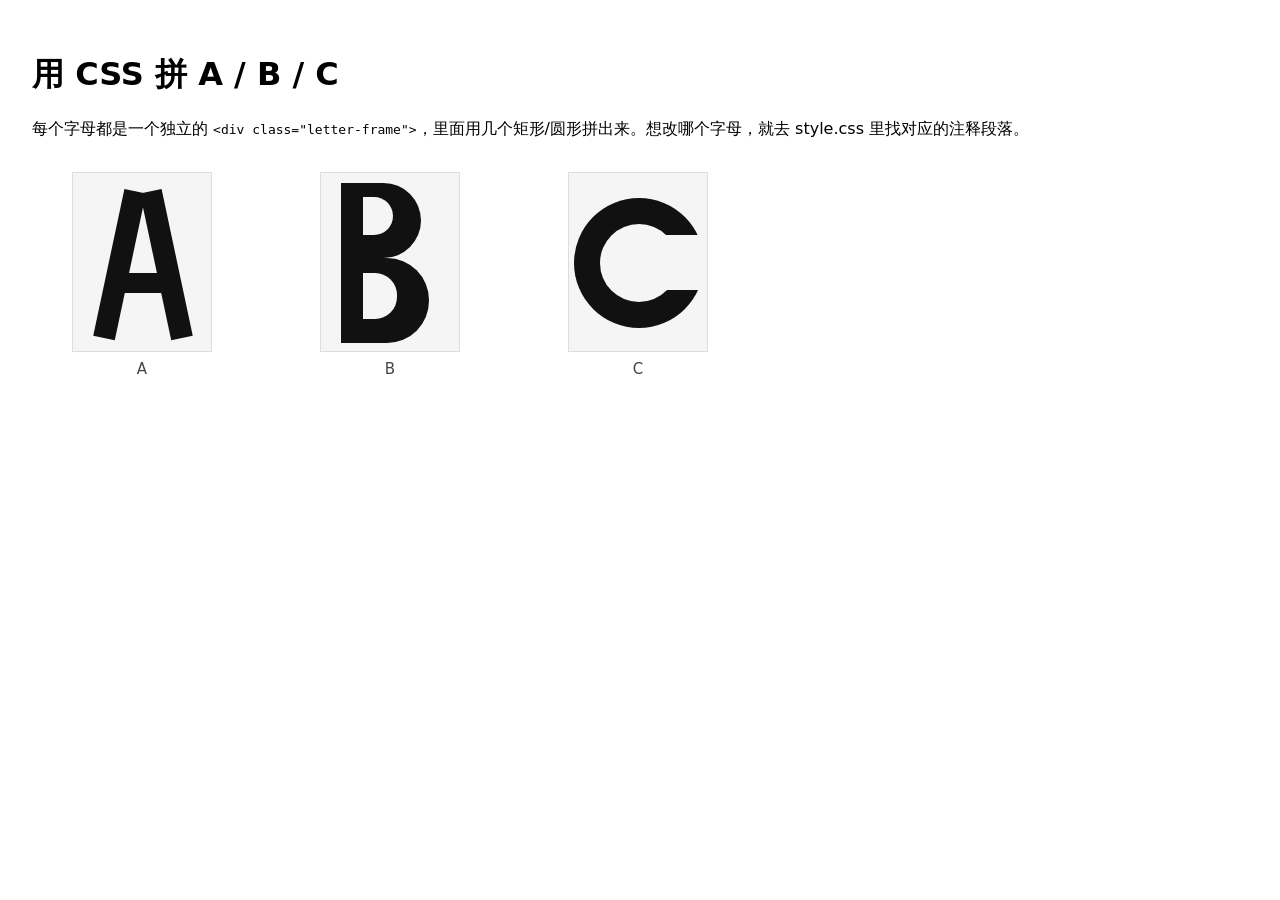
==== abc-letters/index.html @ a40fdfa5 "1" ====
<!DOCTYPE html>
<html lang="zh">
<head>
<meta charset="UTF-8">
<title>A B C - CSS 字母</title>
<link rel="stylesheet" href="style.css">
</head>
<body>

<h1>用 CSS 拼 A / B / C</h1>
<p>每个字母都是一个独立的 <code>&lt;div class="letter-frame"&gt;</code>，里面用几个矩形/圆形拼出来。想改哪个字母，就去 style.css 里找对应的注释段落。</p>

<div class="gallery">

  <!-- 字母 A：两条斜着的矩形腿 + 一条横杠 -->
  <figure class="card">
    <div class="letter-frame">
      <div class="a-leg-left"></div>
      <div class="a-leg-right"></div>
      <div class="a-bar"></div>
    </div>
    <figcaption>A</figcaption>
  </figure>

  <!-- 字母 B：一条竖脊 + 两个圆角凸起（凸起中间挖了个"洞"） -->
  <figure class="card">
    <div class="letter-frame">
      <div class="b-spine"></div>
      <div class="b-bump-top"></div>
      <div class="b-bump-top-hole"></div>
      <div class="b-bump-bottom"></div>
      <div class="b-bump-bottom-hole"></div>
    </div>
    <figcaption>B</figcaption>
  </figure>

  <!-- 字母 C：一个圆环（大圆 + 挖掉中间小圆）+ 挖开右边一个缺口 -->
  <figure class="card">
    <div class="letter-frame">
      <div class="c-ring"></div>
      <div class="c-ring-hole"></div>
      <div class="c-opening"></div>
    </div>
    <figcaption>C</figcaption>
  </figure>

</div>

</body>
</html>
---- abc-letters/style.css ----
/* ============================================================
   第 0 段：全局
   ============================================================ */
* { box-sizing: border-box; }
body {
  margin: 0;
  background: #fff;
  font-family: system-ui, sans-serif;
  padding: 32px;
}
.gallery {
  display: flex;
  gap: 28px;
  flex-wrap: wrap;
}
.card { text-align: center; }
.card figcaption {
  margin-top: 8px;
  font-size: 15px;
  color: #444;
}

/* ============================================================
   第 1 段：字母画布
   ------------------------------------------------------------
   所有字母共用同一个尺寸和背景色。
   注意这个背景色 #f5f5f5 后面会被反复用到（"挖洞"技巧要用它），
   所以如果你改了这里的颜色，下面挖洞用到的颜色也要跟着改。
   ============================================================ */
.letter-frame {
  position: relative;
  width: 140px;
  height: 180px;
  background: #f5f5f5;
  border: 1px solid #ddd;
}

/* ============================================================
   第 2 段：字母 A
   ------------------------------------------------------------
   两条矩形"腿"分别向左、向右旋转，底部对齐、顶部靠拢，
   看起来就像 A 的两条斜边；中间再压一条横杠。
   ============================================================ */
.a-leg-left {
  position: absolute;
  width: 22px;
  height: 150px;
  background: #111;
  left: 20px;
  top: 15px;
  transform: rotate(12deg);
  transform-origin: bottom center; /* 让旋转的"支点"在底部，而不是正中心 */
}
.a-leg-right {
  position: absolute;
  width: 22px;
  height: 150px;
  background: #111;
  left: 98px;
  top: 15px;
  transform: rotate(-12deg);
  transform-origin: bottom center;
}
.a-bar {
  position: absolute;
  width: 70px;
  height: 20px;
  background: #111;
  left: 35px;
  top: 100px;
}
/* 想改 A 的"胖瘦"：改两条腿的 width
   想改 A 的"开口角度"：改 rotate() 的角度（数值越大开口越宽）
   想改横杠位置：改 .a-bar 的 top */

/* ============================================================
   第 3 段：字母 B
   ------------------------------------------------------------
   思路：先画一条竖脊 + 两个圆角凸起（这样是个实心的形状），
   再用"背景色的形状"盖在凸起中间，制造出中空的视觉效果——
   这是一个很好用的小技巧：想让某处看起来"镂空"，
   只要在上面盖一个和背景色相同的图形就行。
   ============================================================ */
.b-spine {
  position: absolute;
  width: 24px;
  height: 160px;
  background: #111;
  left: 20px;
  top: 10px;
}
.b-bump-top {
  position: absolute;
  width: 70px;
  height: 75px;
  background: #111;
  border-radius: 0 38px 38px 0; /* 只圆右边两个角，左边保持直角贴着竖脊 */
  left: 30px;
  top: 10px;
}
.b-bump-top-hole {
  position: absolute;
  width: 30px;
  height: 38px;
  background: #f5f5f5; /* 必须和 .letter-frame 的背景色一致，才能"隐形挖洞" */
  border-radius: 0 20px 20px 0;
  left: 42px;
  top: 24px;
}
.b-bump-bottom {
  position: absolute;
  width: 78px;
  height: 85px;
  background: #111;
  border-radius: 0 42px 42px 0;
  left: 30px;
  top: 85px;
}
.b-bump-bottom-hole {
  position: absolute;
  width: 34px;
  height: 46px;
  background: #f5f5f5;
  border-radius: 0 22px 22px 0;
  left: 42px;
  top: 100px;
}
/* 想改 B 的胖瘦：改两个 bump 的 width
   想改"镂空"大小：改对应 hole 的 width/height（太大会露出竖脊外边，注意别越界）*/

/* ============================================================
   第 4 段：字母 C
   ------------------------------------------------------------
   思路：先画一个实心大圆，
   在中间盖一个背景色的小圆 → 变成一个圆环（像甜甜圈），
   再在圆环右边盖一个背景色的方块，把环"切开一个缺口" → 变成 C。
   ============================================================ */
.c-ring {
  position: absolute;
  width: 130px;
  height: 130px;
  border-radius: 50%;
  background: #111;
  left: 5px;
  top: 25px;
}
.c-ring-hole {
  position: absolute;
  width: 78px;
  height: 78px;
  border-radius: 50%;
  background: #f5f5f5; /* 挖出圆环中间的洞 */
  left: 31px;
  top: 51px;
}
.c-opening {
  position: absolute;
  width: 55px;
  height: 55px;
  background: #f5f5f5; /* 把圆环右边盖掉一块，露出缺口 */
  left: 82px;
  top: 62px;
}
/* 想让 C 的开口更大/更小：改 .c-opening 的 width/height
   想让圆环更粗/更细：改 .c-ring 和 .c-ring-hole 两者尺寸的差值
   （差值越大，环越粗）*/
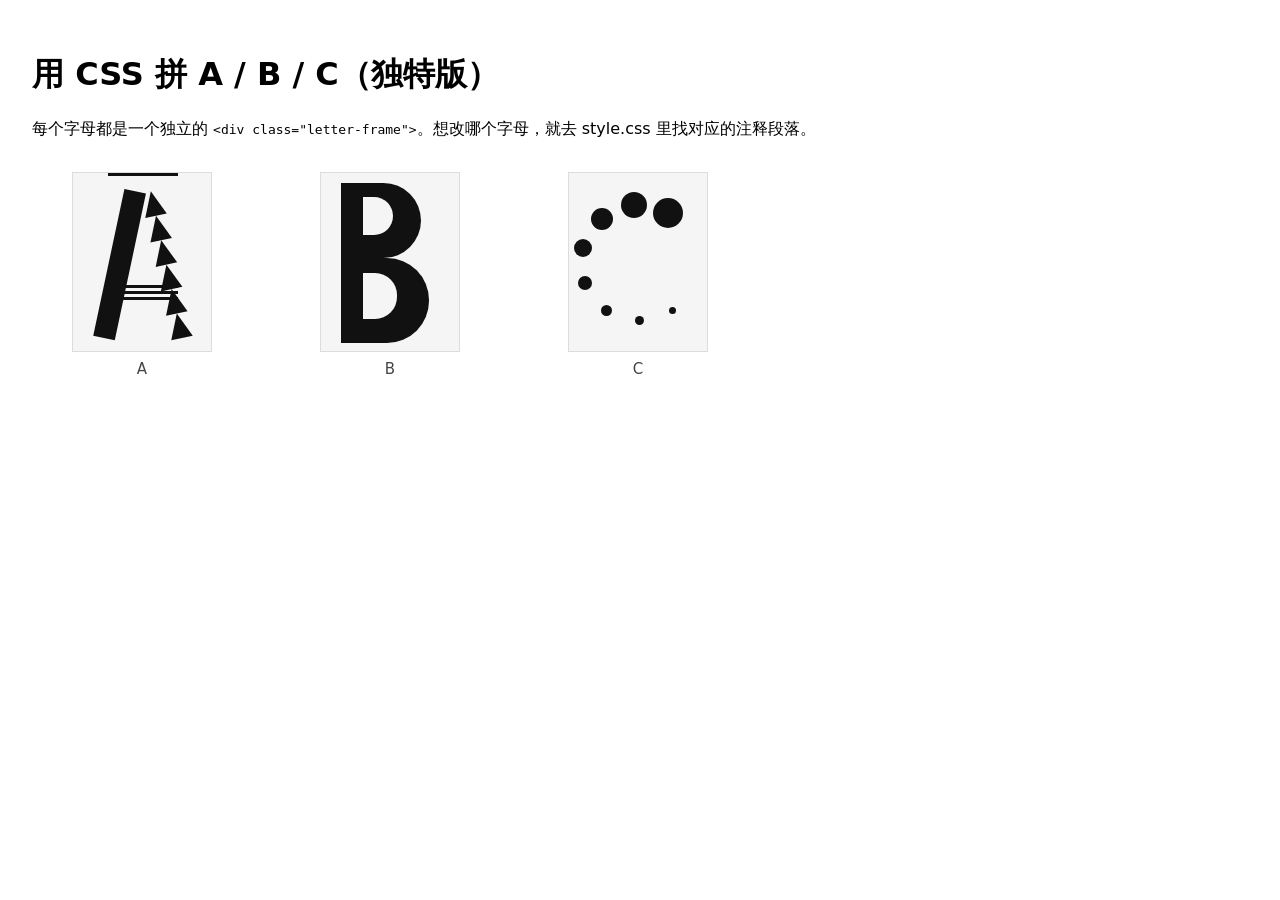
==== commit 806cf5d4: "Update index.html" ====
--- a/abc-letters/index.html
+++ b/abc-letters/index.html
@@ -2,22 +2,36 @@
 <html lang="zh">
 <head>
 <meta charset="UTF-8">
-<title>A B C - CSS 字母</title>
+<title>A B C - CSS 字母（独特版）</title>
 <link rel="stylesheet" href="style.css">
 </head>
 <body>
 
-<h1>用 CSS 拼 A / B / C</h1>
-<p>每个字母都是一个独立的 <code>&lt;div class="letter-frame"&gt;</code>，里面用几个矩形/圆形拼出来。想改哪个字母，就去 style.css 里找对应的注释段落。</p>
+<h1>用 CSS 拼 A / B / C（独特版）</h1>
+<p>每个字母都是一个独立的 <code>&lt;div class="letter-frame"&gt;</code>。想改哪个字母，就去 style.css 里找对应的注释段落。</p>
 
 <div class="gallery">
 
-  <!-- 字母 A：两条斜着的矩形腿 + 一条横杠 -->
+  <!-- 字母 A：左腿是实心斜腿，右腿改成一串小三角形，横杠改成 5 条细线 -->
   <figure class="card">
     <div class="letter-frame">
       <div class="a-leg-left"></div>
-      <div class="a-leg-right"></div>
-      <div class="a-bar"></div>
+
+      <!-- 右腿的外壳负责位置和旋转，里面 6 个三角形负责"画满" -->
+      <div class="a-leg-right-shell">
+        <div class="a-tri"></div>
+        <div class="a-tri"></div>
+        <div class="a-tri"></div>
+        <div class="a-tri"></div>
+        <div class="a-tri"></div>
+        <div class="a-tri"></div>
+      </div>
+
+      <div class="a-bar-line"></div>
+      <div class="a-bar-line"></div>
+      <div class="a-bar-line"></div>
+      <div class="a-bar-line"></div>
+      <div class="a-bar-line"></div>
     </div>
     <figcaption>A</figcaption>
   </figure>
@@ -34,12 +48,19 @@
     <figcaption>B</figcaption>
   </figure>
 
-  <!-- 字母 C：一个圆环（大圆 + 挖掉中间小圆）+ 挖开右边一个缺口 -->
+  <!-- 字母 C：8 个从大到小排列的圆点，沿一个假想圆环摆出 C 的形状 -->
   <figure class="card">
     <div class="letter-frame">
-      <div class="c-ring"></div>
-      <div class="c-ring-hole"></div>
-      <div class="c-opening"></div>
+      <div class="c-frame">
+        <div class="c-dot"></div>
+        <div class="c-dot"></div>
+        <div class="c-dot"></div>
+        <div class="c-dot"></div>
+        <div class="c-dot"></div>
+        <div class="c-dot"></div>
+        <div class="c-dot"></div>
+        <div class="c-dot"></div>
+      </div>
     </div>
     <figcaption>C</figcaption>
   </figure>
--- a/abc-letters/style.css
+++ b/abc-letters/style.css
@@ -36,10 +36,13 @@
 }
 
 /* ============================================================
-   第 2 段：字母 A
+   第 2 段：字母 A（改版：一条腿换成小三角形，横杠换成多条细线）
    ------------------------------------------------------------
-   两条矩形"腿"分别向左、向右旋转，底部对齐、顶部靠拢，
-   看起来就像 A 的两条斜边；中间再压一条横杠。
+   左腿保持原来的实心矩形斜腿；
+   右腿改成一个"容器 + 6 个小三角形"：容器本身负责整体的
+   位置和旋转角度（跟原来的腿完全一样），三角形只负责把
+   容器内部"画满"，这样腿看起来是锯齿状而不是一条实线。
+   横杠原来是一整块矩形，现在拆成 5 条细横线加小间距。
    ============================================================ */
 .a-leg-left {
   position: absolute;
@@ -49,37 +52,62 @@
   left: 20px;
   top: 15px;
   transform: rotate(12deg);
-  transform-origin: bottom center; /* 让旋转的"支点"在底部，而不是正中心 */
+  transform-origin: bottom center; /* 支点在底部，腿像扇子一样张开 */
 }
-.a-leg-right {
+
+/* 右腿的"外壳"：不画背景色，只负责定位和旋转，
+   跟左腿用的是完全相同的宽/高/位置/旋转角度参数，
+   这样两条腿的底部会对齐在同一条基准线上 */
+.a-leg-right-shell {
   position: absolute;
   width: 22px;
   height: 150px;
-  background: #111;
   left: 98px;
   top: 15px;
   transform: rotate(-12deg);
   transform-origin: bottom center;
 }
-.a-bar {
+/* 壳内部的小三角形：每个高 25px，6 个刚好铺满 150px 的高度，
+   宽度等于壳的宽度（22px），一个接一个往下摆，
+   看起来像一串锯齿 / 箭头堆叠出来的"腿" */
+.a-tri {
+  position: absolute;
+  left: 0;
+  width: 0;
+  height: 0;
+  border-left: 11px solid transparent;
+  border-right: 11px solid transparent;
+  border-bottom: 25px solid #111;
+}
+/* 6 个三角形的位置，只是纵向依次往下排 */
+.a-tri:nth-child(1) { top: 0px; }
+.a-tri:nth-child(2) { top: 25px; }
+.a-tri:nth-child(3) { top: 50px; }
+.a-tri:nth-child(4) { top: 75px; }
+.a-tri:nth-child(5) { top: 100px; }
+.a-tri:nth-child(6) { top: 125px; }
+
+/* 横杠：从 1 条粗横杠拆成 5 条细横线 + 间隙 */
+.a-bar-line {
   position: absolute;
   width: 70px;
-  height: 20px;
+  height: 3px;
   background: #111;
   left: 35px;
-  top: 100px;
 }
-/* 想改 A 的"胖瘦"：改两条腿的 width
-   想改 A 的"开口角度"：改 rotate() 的角度（数值越大开口越宽）
-   想改横杠位置：改 .a-bar 的 top */
+.a-bar-line:nth-child(1) { top: 100px; }
+.a-bar-line:nth-child(2) { top: 106px; }
+.a-bar-line:nth-child(3) { top: 112px; }
+.a-bar-line:nth-child(4) { top: 118px; }
+.a-bar-line:nth-child(5) { top: 124px; }
+
+/* 想让锯齿更密：把三角形高度改小（比如 15px），数量改成 10 个
+   想让横线更疏/更密：改 .a-bar-line 之间 top 的间距 */
 
 /* ============================================================
-   第 3 段：字母 B
+   第 3 段：字母 B（沿用原来的思路，没有改动）
    ------------------------------------------------------------
-   思路：先画一条竖脊 + 两个圆角凸起（这样是个实心的形状），
-   再用"背景色的形状"盖在凸起中间，制造出中空的视觉效果——
-   这是一个很好用的小技巧：想让某处看起来"镂空"，
-   只要在上面盖一个和背景色相同的图形就行。
+   一条竖脊 + 两个圆角凸起，凸起中间盖一个背景色形状"挖空"。
    ============================================================ */
 .b-spine {
   position: absolute;
@@ -94,7 +122,7 @@
   width: 70px;
   height: 75px;
   background: #111;
-  border-radius: 0 38px 38px 0; /* 只圆右边两个角，左边保持直角贴着竖脊 */
+  border-radius: 0 38px 38px 0;
   left: 30px;
   top: 10px;
 }
@@ -102,7 +130,7 @@
   position: absolute;
   width: 30px;
   height: 38px;
-  background: #f5f5f5; /* 必须和 .letter-frame 的背景色一致，才能"隐形挖洞" */
+  background: #f5f5f5;
   border-radius: 0 20px 20px 0;
   left: 42px;
   top: 24px;
@@ -125,42 +153,38 @@
   left: 42px;
   top: 100px;
 }
-/* 想改 B 的胖瘦：改两个 bump 的 width
-   想改"镂空"大小：改对应 hole 的 width/height（太大会露出竖脊外边，注意别越界）*/
 
 /* ============================================================
-   第 4 段：字母 C
+   第 4 段：字母 C（改版：不再是一个圆环，而是一串"由大到小"的圆）
    ------------------------------------------------------------
-   思路：先画一个实心大圆，
-   在中间盖一个背景色的小圆 → 变成一个圆环（像甜甜圈），
-   再在圆环右边盖一个背景色的方块，把环"切开一个缺口" → 变成 C。
+   思路：沿着一个假想的圆形路径，从右上方开始放一个大圆点，
+   绕着圆心一路摆到右下方，圆点越摆越小，右边留出缺口
+   （缺口就是 C 的开口），首尾大小不同看起来更有动感。
+   每个点的位置是提前用三角函数算好的坐标，直接写死在这里；
+   想整体挪动 C，只要改 .c-frame 这个外层容器的 left/top 就行，
+   不用一个个改里面的圆点。
    ============================================================ */
-.c-ring {
+.c-frame {
   position: absolute;
-  width: 130px;
-  height: 130px;
+  left: 0;
+  top: 0;
+  width: 140px;
+  height: 180px;
+}
+.c-dot {
+  position: absolute;
   border-radius: 50%;
   background: #111;
-  left: 5px;
-  top: 25px;
 }
-.c-ring-hole {
-  position: absolute;
-  width: 78px;
-  height: 78px;
-  border-radius: 50%;
-  background: #f5f5f5; /* 挖出圆环中间的洞 */
-  left: 31px;
-  top: 51px;
-}
-.c-opening {
-  position: absolute;
-  width: 55px;
-  height: 55px;
-  background: #f5f5f5; /* 把圆环右边盖掉一块，露出缺口 */
-  left: 82px;
-  top: 62px;
-}
-/* 想让 C 的开口更大/更小：改 .c-opening 的 width/height
-   想让圆环更粗/更细：改 .c-ring 和 .c-ring-hole 两者尺寸的差值
-   （差值越大，环越粗）*/
+.c-dot:nth-child(1) { width: 30px; height: 30px; left: 84px;  top: 25px;  }
+.c-dot:nth-child(2) { width: 26px; height: 26px; left: 52px;  top: 19px;  }
+.c-dot:nth-child(3) { width: 22px; height: 22px; left: 22px;  top: 35px;  }
+.c-dot:nth-child(4) { width: 18px; height: 18px; left: 5px;   top: 66px;  }
+.c-dot:nth-child(5) { width: 14px; height: 14px; left: 9px;   top: 103px; }
+.c-dot:nth-child(6) { width: 11px; height: 11px; left: 31.5px;top: 132.5px; }
+.c-dot:nth-child(7) { width: 9px;  height: 9px;  left: 65.5px;top: 143.5px; }
+.c-dot:nth-child(8) { width: 7px;  height: 7px;  left: 99.5px;top: 134.5px; }
+
+/* 想让缺口更大/更小：删掉或加回第 1 个和第 8 个点
+   想让"渐变"更明显：把最大的点（30px）和最小的点（7px）
+   之间的差距拉得更大，比如改成 36px → 4px */
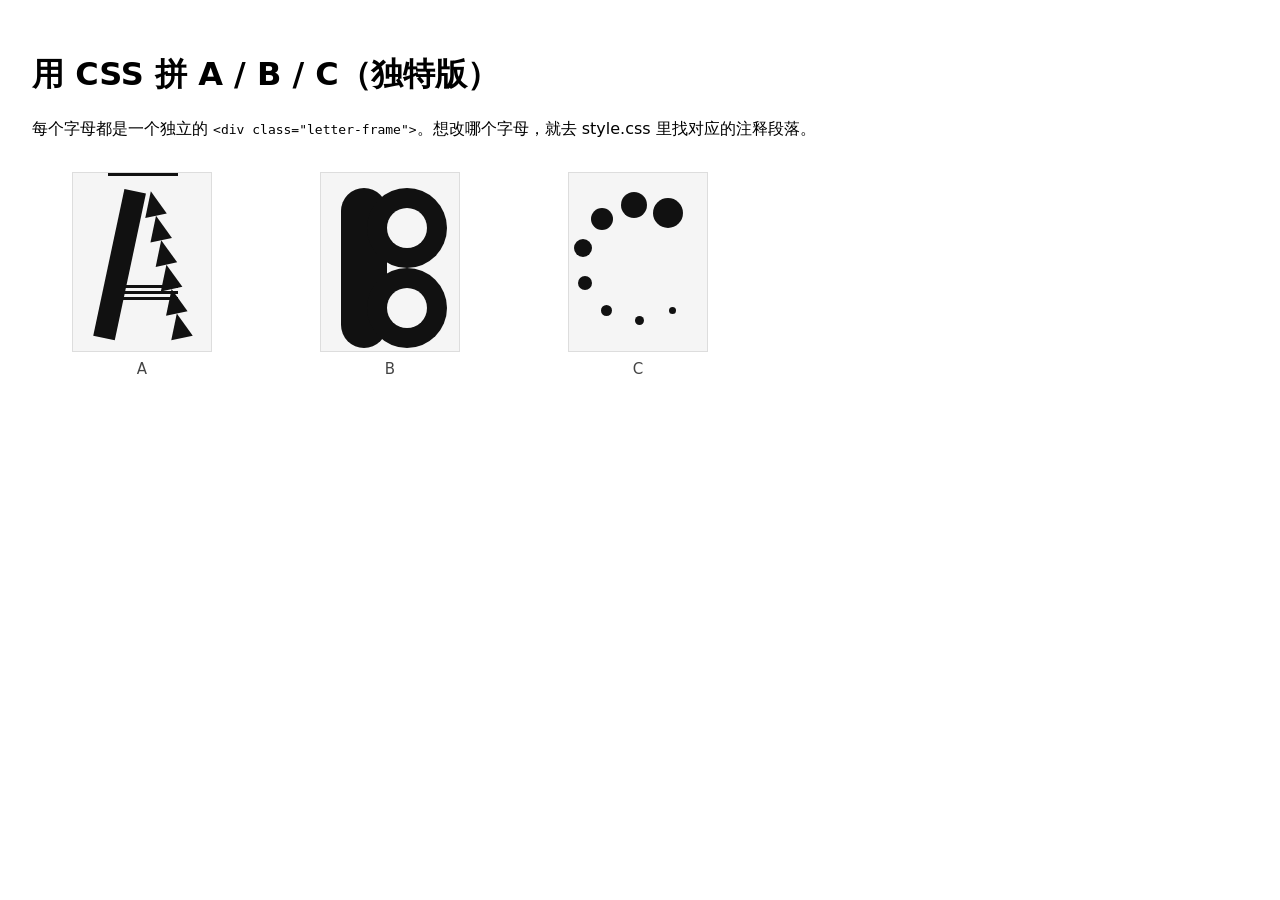
==== commit b1463655: "B" ====
--- a/abc-letters/index.html
+++ b/abc-letters/index.html
@@ -36,14 +36,14 @@
     <figcaption>A</figcaption>
   </figure>
 
-  <!-- 字母 B：一条竖脊 + 两个圆角凸起（凸起中间挖了个"洞"） -->
+  <!-- 字母 B：胶囊形竖杆 + 上下两个正圆，圆心里再挖一个同心小圆当镂空 -->
   <figure class="card">
     <div class="letter-frame">
       <div class="b-spine"></div>
-      <div class="b-bump-top"></div>
-      <div class="b-bump-top-hole"></div>
-      <div class="b-bump-bottom"></div>
-      <div class="b-bump-bottom-hole"></div>
+      <div class="b-circle-top"></div>
+      <div class="b-circle-top-hole"></div>
+      <div class="b-circle-bottom"></div>
+      <div class="b-circle-bottom-hole"></div>
     </div>
     <figcaption>B</figcaption>
   </figure>
--- a/abc-letters/style.css
+++ b/abc-letters/style.css
@@ -105,54 +105,63 @@
    想让横线更疏/更密：改 .a-bar-line 之间 top 的间距 */
 
 /* ============================================================
-   第 3 段：字母 B（沿用原来的思路，没有改动）
+   第 3 段：字母 B（改版：参考图 —— 一条竖着的"胶囊"+ 两个正圆）
    ------------------------------------------------------------
-   一条竖脊 + 两个圆角凸起，凸起中间盖一个背景色形状"挖空"。
+   竖杆：一个又高又窄的矩形，border-radius 设成宽度的一半，
+   两端就会变成半圆，整体看起来像一颗"胶囊药丸"。
+   两个圆形（上下各一个，尺寸相同，正好在中间接触）叠在
+   竖杆右边，模拟 B 的两个凸起。
+   "掏空"：每个圆里面再叠一个小圆，颜色跟画框背景一致，
+   小圆直径正好是大圆的一半、并且圆心对齐大圆圆心，
+   靠左边缘刚好贴到竖杆的内壁，这样镂空的部分不会啃到竖杆上。
    ============================================================ */
 .b-spine {
   position: absolute;
-  width: 24px;
+  width: 46px;
   height: 160px;
   background: #111;
+  border-radius: 23px; /* = width 的一半 → 上下两端变圆角，形成胶囊形 */
   left: 20px;
-  top: 10px;
+  top: 15px;
 }
-.b-bump-top {
+.b-circle-top {
   position: absolute;
-  width: 70px;
-  height: 75px;
+  width: 80px;
+  height: 80px;
+  border-radius: 50%;
   background: #111;
-  border-radius: 0 38px 38px 0;
-  left: 30px;
-  top: 10px;
+  left: 46px;
+  top: 15px;
 }
-.b-bump-top-hole {
+.b-circle-top-hole {
   position: absolute;
-  width: 30px;
-  height: 38px;
+  width: 40px;
+  height: 40px;
+  border-radius: 50%;
+  background: #f5f5f5; /* 必须和 .letter-frame 的背景色一致 */
+  left: 66px;
+  top: 35px;
+}
+.b-circle-bottom {
+  position: absolute;
+  width: 80px;
+  height: 80px;
+  border-radius: 50%;
+  background: #111;
+  left: 46px;
+  top: 95px; /* 正好接在上面那个圆的下边缘（15 + 80 = 95），两圆无缝相切 */
+}
+.b-circle-bottom-hole {
+  position: absolute;
+  width: 40px;
+  height: 40px;
+  border-radius: 50%;
   background: #f5f5f5;
-  border-radius: 0 20px 20px 0;
-  left: 42px;
-  top: 24px;
+  left: 66px;
+  top: 115px;
 }
-.b-bump-bottom {
-  position: absolute;
-  width: 78px;
-  height: 85px;
-  background: #111;
-  border-radius: 0 42px 42px 0;
-  left: 30px;
-  top: 85px;
-}
-.b-bump-bottom-hole {
-  position: absolute;
-  width: 34px;
-  height: 46px;
-  background: #f5f5f5;
-  border-radius: 0 22px 22px 0;
-  left: 42px;
-  top: 100px;
-}
+/* 想让镂空更大/更小：同时改两个 hole 的 width/height（保持是圆大小的一半左右最好看）
+   想让整体更瘦/更胖：改 .b-spine 和两个圆的 width，注意圆的 left 要跟着竖杆宽度联动 */
 
 /* ============================================================
    第 4 段：字母 C（改版：不再是一个圆环，而是一串"由大到小"的圆）
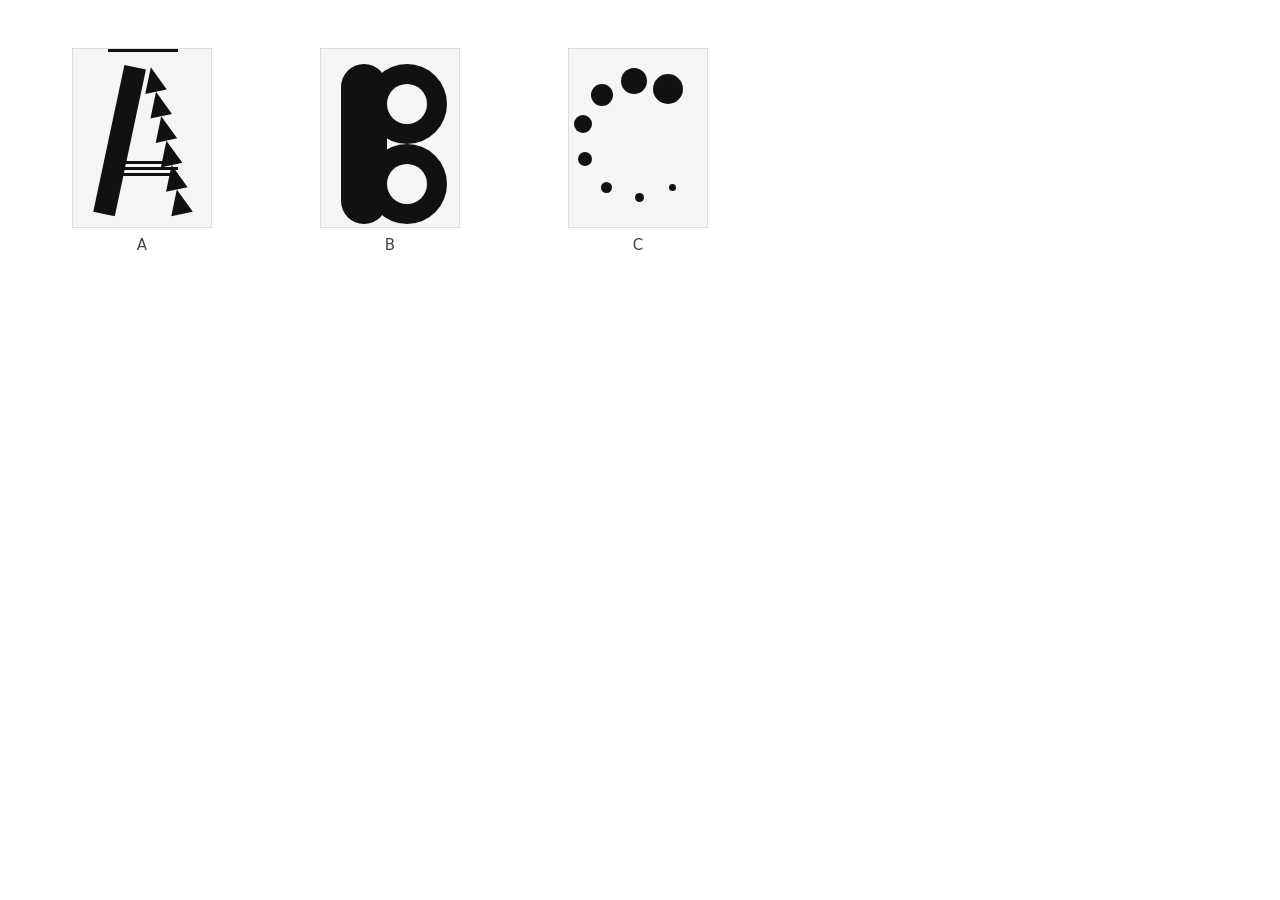
==== commit f53bb320: "delete" ====
--- a/abc-letters/index.html
+++ b/abc-letters/index.html
@@ -2,13 +2,11 @@
 <html lang="zh">
 <head>
 <meta charset="UTF-8">
-<title>A B C - CSS 字母（独特版）</title>
+<title>CSS Letters</title>
 <link rel="stylesheet" href="style.css">
 </head>
 <body>
 
-<h1>用 CSS 拼 A / B / C（独特版）</h1>
-<p>每个字母都是一个独立的 <code>&lt;div class="letter-frame"&gt;</code>。想改哪个字母，就去 style.css 里找对应的注释段落。</p>
 
 <div class="gallery">
 
--- a/abc-letters/style.css
+++ b/abc-letters/style.css
@@ -20,13 +20,7 @@
   color: #444;
 }
 
-/* ============================================================
-   第 1 段：字母画布
-   ------------------------------------------------------------
-   所有字母共用同一个尺寸和背景色。
-   注意这个背景色 #f5f5f5 后面会被反复用到（"挖洞"技巧要用它），
-   所以如果你改了这里的颜色，下面挖洞用到的颜色也要跟着改。
-   ============================================================ */
+
 .letter-frame {
   position: relative;
   width: 140px;
@@ -35,15 +29,7 @@
   border: 1px solid #ddd;
 }
 
-/* ============================================================
-   第 2 段：字母 A（改版：一条腿换成小三角形，横杠换成多条细线）
-   ------------------------------------------------------------
-   左腿保持原来的实心矩形斜腿；
-   右腿改成一个"容器 + 6 个小三角形"：容器本身负责整体的
-   位置和旋转角度（跟原来的腿完全一样），三角形只负责把
-   容器内部"画满"，这样腿看起来是锯齿状而不是一条实线。
-   横杠原来是一整块矩形，现在拆成 5 条细横线加小间距。
-   ============================================================ */
+
 .a-leg-left {
   position: absolute;
   width: 22px;
@@ -52,12 +38,10 @@
   left: 20px;
   top: 15px;
   transform: rotate(12deg);
-  transform-origin: bottom center; /* 支点在底部，腿像扇子一样张开 */
+  transform-origin: bottom center; 
 }
 
-/* 右腿的"外壳"：不画背景色，只负责定位和旋转，
-   跟左腿用的是完全相同的宽/高/位置/旋转角度参数，
-   这样两条腿的底部会对齐在同一条基准线上 */
+
 .a-leg-right-shell {
   position: absolute;
   width: 22px;
@@ -67,9 +51,7 @@
   transform: rotate(-12deg);
   transform-origin: bottom center;
 }
-/* 壳内部的小三角形：每个高 25px，6 个刚好铺满 150px 的高度，
-   宽度等于壳的宽度（22px），一个接一个往下摆，
-   看起来像一串锯齿 / 箭头堆叠出来的"腿" */
+
 .a-tri {
   position: absolute;
   left: 0;
@@ -79,7 +61,7 @@
   border-right: 11px solid transparent;
   border-bottom: 25px solid #111;
 }
-/* 6 个三角形的位置，只是纵向依次往下排 */
+
 .a-tri:nth-child(1) { top: 0px; }
 .a-tri:nth-child(2) { top: 25px; }
 .a-tri:nth-child(3) { top: 50px; }
@@ -87,7 +69,7 @@
 .a-tri:nth-child(5) { top: 100px; }
 .a-tri:nth-child(6) { top: 125px; }
 
-/* 横杠：从 1 条粗横杠拆成 5 条细横线 + 间隙 */
+
 .a-bar-line {
   position: absolute;
   width: 70px;
@@ -101,26 +83,13 @@
 .a-bar-line:nth-child(4) { top: 118px; }
 .a-bar-line:nth-child(5) { top: 124px; }
 
-/* 想让锯齿更密：把三角形高度改小（比如 15px），数量改成 10 个
-   想让横线更疏/更密：改 .a-bar-line 之间 top 的间距 */
 
-/* ============================================================
-   第 3 段：字母 B（改版：参考图 —— 一条竖着的"胶囊"+ 两个正圆）
-   ------------------------------------------------------------
-   竖杆：一个又高又窄的矩形，border-radius 设成宽度的一半，
-   两端就会变成半圆，整体看起来像一颗"胶囊药丸"。
-   两个圆形（上下各一个，尺寸相同，正好在中间接触）叠在
-   竖杆右边，模拟 B 的两个凸起。
-   "掏空"：每个圆里面再叠一个小圆，颜色跟画框背景一致，
-   小圆直径正好是大圆的一半、并且圆心对齐大圆圆心，
-   靠左边缘刚好贴到竖杆的内壁，这样镂空的部分不会啃到竖杆上。
-   ============================================================ */
 .b-spine {
   position: absolute;
   width: 46px;
   height: 160px;
   background: #111;
-  border-radius: 23px; /* = width 的一半 → 上下两端变圆角，形成胶囊形 */
+  border-radius: 23px; 
   left: 20px;
   top: 15px;
 }
@@ -138,7 +107,7 @@
   width: 40px;
   height: 40px;
   border-radius: 50%;
-  background: #f5f5f5; /* 必须和 .letter-frame 的背景色一致 */
+  background: #f5f5f5; 
   left: 66px;
   top: 35px;
 }
@@ -149,7 +118,7 @@
   border-radius: 50%;
   background: #111;
   left: 46px;
-  top: 95px; /* 正好接在上面那个圆的下边缘（15 + 80 = 95），两圆无缝相切 */
+  top: 95px; 
 }
 .b-circle-bottom-hole {
   position: absolute;
@@ -160,19 +129,7 @@
   left: 66px;
   top: 115px;
 }
-/* 想让镂空更大/更小：同时改两个 hole 的 width/height（保持是圆大小的一半左右最好看）
-   想让整体更瘦/更胖：改 .b-spine 和两个圆的 width，注意圆的 left 要跟着竖杆宽度联动 */
 
-/* ============================================================
-   第 4 段：字母 C（改版：不再是一个圆环，而是一串"由大到小"的圆）
-   ------------------------------------------------------------
-   思路：沿着一个假想的圆形路径，从右上方开始放一个大圆点，
-   绕着圆心一路摆到右下方，圆点越摆越小，右边留出缺口
-   （缺口就是 C 的开口），首尾大小不同看起来更有动感。
-   每个点的位置是提前用三角函数算好的坐标，直接写死在这里；
-   想整体挪动 C，只要改 .c-frame 这个外层容器的 left/top 就行，
-   不用一个个改里面的圆点。
-   ============================================================ */
 .c-frame {
   position: absolute;
   left: 0;
@@ -194,6 +151,3 @@
 .c-dot:nth-child(7) { width: 9px;  height: 9px;  left: 65.5px;top: 143.5px; }
 .c-dot:nth-child(8) { width: 7px;  height: 7px;  left: 99.5px;top: 134.5px; }
 
-/* 想让缺口更大/更小：删掉或加回第 1 个和第 8 个点
-   想让"渐变"更明显：把最大的点（30px）和最小的点（7px）
-   之间的差距拉得更大，比如改成 36px → 4px */
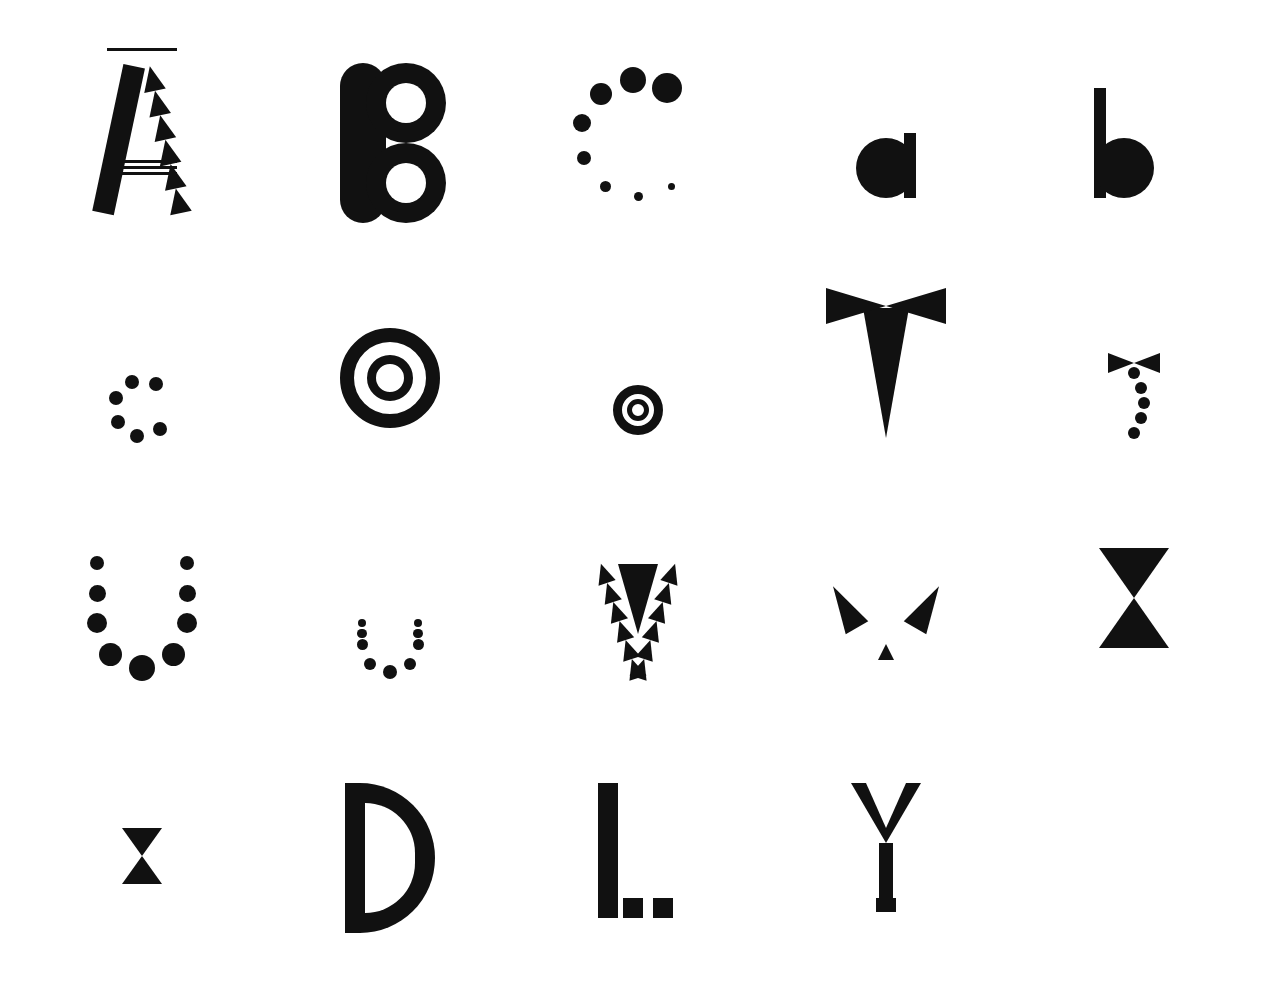
==== commit 9bf490bb: "1" ====
--- a/abc-letters/index.html
+++ b/abc-letters/index.html
@@ -7,15 +7,11 @@
 </head>
 <body>
 
-
 <div class="gallery">
 
-  <!-- 字母 A：左腿是实心斜腿，右腿改成一串小三角形，横杠改成 5 条细线 -->
   <figure class="card">
     <div class="letter-frame">
       <div class="a-leg-left"></div>
-
-      <!-- 右腿的外壳负责位置和旋转，里面 6 个三角形负责"画满" -->
       <div class="a-leg-right-shell">
         <div class="a-tri"></div>
         <div class="a-tri"></div>
@@ -24,17 +20,14 @@
         <div class="a-tri"></div>
         <div class="a-tri"></div>
       </div>
-
-      <div class="a-bar-line"></div>
-      <div class="a-bar-line"></div>
-      <div class="a-bar-line"></div>
-      <div class="a-bar-line"></div>
-      <div class="a-bar-line"></div>
-    </div>
-    <figcaption>A</figcaption>
-  </figure>
-
-  <!-- 字母 B：胶囊形竖杆 + 上下两个正圆，圆心里再挖一个同心小圆当镂空 -->
+      <div class="a-bar-line"></div>
+      <div class="a-bar-line"></div>
+      <div class="a-bar-line"></div>
+      <div class="a-bar-line"></div>
+      <div class="a-bar-line"></div>
+    </div>
+  </figure>
+
   <figure class="card">
     <div class="letter-frame">
       <div class="b-spine"></div>
@@ -43,10 +36,8 @@
       <div class="b-circle-bottom"></div>
       <div class="b-circle-bottom-hole"></div>
     </div>
-    <figcaption>B</figcaption>
-  </figure>
-
-  <!-- 字母 C：8 个从大到小排列的圆点，沿一个假想圆环摆出 C 的形状 -->
+  </figure>
+
   <figure class="card">
     <div class="letter-frame">
       <div class="c-frame">
@@ -60,7 +51,167 @@
         <div class="c-dot"></div>
       </div>
     </div>
-    <figcaption>C</figcaption>
+  </figure>
+
+  <figure class="card">
+    <div class="letter-frame">
+      <div class="a-bowl"></div>
+      <div class="a-stem"></div>
+    </div>
+  </figure>
+
+  <figure class="card">
+    <div class="letter-frame">
+      <div class="b-stem"></div>
+      <div class="b-bowl"></div>
+    </div>
+  </figure>
+
+  <figure class="card">
+    <div class="letter-frame">
+      <div class="c-dot-s"></div>
+      <div class="c-dot-s"></div>
+      <div class="c-dot-s"></div>
+      <div class="c-dot-s"></div>
+      <div class="c-dot-s"></div>
+      <div class="c-dot-s"></div>
+    </div>
+  </figure>
+
+  <figure class="card">
+    <div class="letter-frame">
+      <div class="o-upper-spin">
+        <div class="o-ring o-ring-outer-upper"></div>
+        <div class="o-ring o-ring-inner-upper"></div>
+      </div>
+    </div>
+  </figure>
+
+  <figure class="card">
+    <div class="letter-frame">
+      <div class="o-ring o-ring-outer-lower"></div>
+      <div class="o-ring o-ring-inner-lower"></div>
+    </div>
+  </figure>
+
+  <figure class="card">
+    <div class="letter-frame">
+      <div class="t-upper-bounce">
+        <div class="t-spike-upper"></div>
+        <div class="t-wing-left-upper"></div>
+        <div class="t-wing-right-upper"></div>
+      </div>
+    </div>
+  </figure>
+
+  <figure class="card">
+    <div class="letter-frame">
+      <div class="t-wing-left-lower"></div>
+      <div class="t-wing-right-lower"></div>
+      <div class="t-dot-lower"></div>
+      <div class="t-dot-lower"></div>
+      <div class="t-dot-lower"></div>
+      <div class="t-dot-lower"></div>
+      <div class="t-dot-lower"></div>
+    </div>
+  </figure>
+
+  <figure class="card">
+    <div class="letter-frame">
+      <div class="u-dot upper"></div>
+      <div class="u-dot upper"></div>
+      <div class="u-dot upper"></div>
+      <div class="u-dot upper"></div>
+      <div class="u-dot upper"></div>
+      <div class="u-dot upper"></div>
+      <div class="u-dot upper"></div>
+      <div class="u-dot upper"></div>
+      <div class="u-dot upper"></div>
+    </div>
+  </figure>
+
+  <figure class="card">
+    <div class="letter-frame">
+      <div class="u-dot lower"></div>
+      <div class="u-dot lower"></div>
+      <div class="u-dot lower"></div>
+      <div class="u-dot lower"></div>
+      <div class="u-dot lower"></div>
+      <div class="u-dot lower"></div>
+      <div class="u-dot lower"></div>
+      <div class="u-dot lower"></div>
+      <div class="u-dot lower"></div>
+    </div>
+  </figure>
+
+  <figure class="card">
+    <div class="letter-frame">
+      <div class="v-upper-bounce">
+        <div class="v-middle-upper"></div>
+        <div class="v-leg-shell-upper left">
+          <div class="v-tri"></div>
+          <div class="v-tri"></div>
+          <div class="v-tri"></div>
+          <div class="v-tri"></div>
+          <div class="v-tri"></div>
+          <div class="v-tri"></div>
+        </div>
+        <div class="v-leg-shell-upper right">
+          <div class="v-tri"></div>
+          <div class="v-tri"></div>
+          <div class="v-tri"></div>
+          <div class="v-tri"></div>
+          <div class="v-tri"></div>
+          <div class="v-tri"></div>
+        </div>
+      </div>
+    </div>
+  </figure>
+
+  <figure class="card">
+    <div class="letter-frame">
+      <div class="v-tri-lower left"></div>
+      <div class="v-tri-lower right"></div>
+      <div class="v-tip-lower"></div>
+    </div>
+  </figure>
+
+  <figure class="card">
+    <div class="letter-frame">
+      <div class="z-top-upper"></div>
+      <div class="z-bottom-upper"></div>
+    </div>
+  </figure>
+
+  <figure class="card">
+    <div class="letter-frame">
+      <div class="z-top-lower"></div>
+      <div class="z-bottom-lower"></div>
+    </div>
+  </figure>
+
+  <figure class="card">
+    <div class="letter-frame">
+      <div class="d-shape"></div>
+      <div class="d-hole"></div>
+    </div>
+  </figure>
+
+  <figure class="card">
+    <div class="letter-frame">
+      <div class="l-stem"></div>
+      <div class="l-foot"></div>
+      <div class="l-foot"></div>
+    </div>
+  </figure>
+
+  <figure class="card">
+    <div class="letter-frame">
+      <div class="y-fork"></div>
+      <div class="y-notch"></div>
+      <div class="y-stem"></div>
+      <div class="y-foot"></div>
+    </div>
   </figure>
 
 </div>
--- a/abc-letters/style.css
+++ b/abc-letters/style.css
@@ -1,6 +1,3 @@
-/* ============================================================
-   第 0 段：全局
-   ============================================================ */
 * { box-sizing: border-box; }
 body {
   margin: 0;
@@ -14,21 +11,12 @@
   flex-wrap: wrap;
 }
 .card { text-align: center; }
-.card figcaption {
-  margin-top: 8px;
-  font-size: 15px;
-  color: #444;
-}
-
 
 .letter-frame {
   position: relative;
   width: 140px;
   height: 180px;
-  background: #f5f5f5;
-  border: 1px solid #ddd;
-}
-
+}
 
 .a-leg-left {
   position: absolute;
@@ -38,9 +26,8 @@
   left: 20px;
   top: 15px;
   transform: rotate(12deg);
-  transform-origin: bottom center; 
-}
-
+  transform-origin: bottom center;
+}
 
 .a-leg-right-shell {
   position: absolute;
@@ -51,7 +38,6 @@
   transform: rotate(-12deg);
   transform-origin: bottom center;
 }
-
 .a-tri {
   position: absolute;
   left: 0;
@@ -61,7 +47,6 @@
   border-right: 11px solid transparent;
   border-bottom: 25px solid #111;
 }
-
 .a-tri:nth-child(1) { top: 0px; }
 .a-tri:nth-child(2) { top: 25px; }
 .a-tri:nth-child(3) { top: 50px; }
@@ -69,7 +54,6 @@
 .a-tri:nth-child(5) { top: 100px; }
 .a-tri:nth-child(6) { top: 125px; }
 
-
 .a-bar-line {
   position: absolute;
   width: 70px;
@@ -83,13 +67,12 @@
 .a-bar-line:nth-child(4) { top: 118px; }
 .a-bar-line:nth-child(5) { top: 124px; }
 
-
 .b-spine {
   position: absolute;
   width: 46px;
   height: 160px;
   background: #111;
-  border-radius: 23px; 
+  border-radius: 23px;
   left: 20px;
   top: 15px;
 }
@@ -107,7 +90,7 @@
   width: 40px;
   height: 40px;
   border-radius: 50%;
-  background: #f5f5f5; 
+  background: #fff;
   left: 66px;
   top: 35px;
 }
@@ -118,14 +101,14 @@
   border-radius: 50%;
   background: #111;
   left: 46px;
-  top: 95px; 
+  top: 95px;
 }
 .b-circle-bottom-hole {
   position: absolute;
   width: 40px;
   height: 40px;
   border-radius: 50%;
-  background: #f5f5f5;
+  background: #fff;
   left: 66px;
   top: 115px;
 }
@@ -151,3 +134,211 @@
 .c-dot:nth-child(7) { width: 9px;  height: 9px;  left: 65.5px;top: 143.5px; }
 .c-dot:nth-child(8) { width: 7px;  height: 7px;  left: 99.5px;top: 134.5px; }
 
+@keyframes c-spin {
+  from { transform: rotate(0deg); }
+  to   { transform: rotate(360deg); }
+}
+.c-frame {
+  transform-origin: 70px 90px;
+  animation: c-spin 6s linear infinite;
+}
+
+.a-bowl  { position:absolute; width:60px; height:60px; border-radius:50%; background:#111; left:40px; top:90px; }
+.a-stem  { position:absolute; width:12px; height:65px; background:#111; left:88px; top:85px; }
+
+.b-stem  { position:absolute; width:12px; height:110px; background:#111; left:30px; top:40px; }
+.b-bowl  { position:absolute; width:60px; height:60px; border-radius:50%; background:#111; left:30px; top:90px; }
+
+.c-dot-s { position:absolute; width:14px; height:14px; border-radius:50%; background:#111; }
+.c-dot-s:nth-child(1){ left:77px; top:89px;  }
+.c-dot-s:nth-child(2){ left:53px; top:87px;  }
+.c-dot-s:nth-child(3){ left:37px; top:103px; }
+.c-dot-s:nth-child(4){ left:39px; top:127px; }
+.c-dot-s:nth-child(5){ left:58px; top:141px; }
+.c-dot-s:nth-child(6){ left:81px; top:134px; }
+
+.o-upper-spin {
+  transform-origin: 70px 90px;
+  animation: c-spin 6s linear infinite;
+}
+
+.o-ring {
+  position: absolute;
+  border-radius: 50%;
+  background: transparent;
+  box-sizing: border-box;
+}
+.o-ring-outer-upper { width:100px; height:100px; border:14px solid #111; left:20px; top:40px; }
+.o-ring-inner-upper { width:46px;  height:46px;  border:9px  solid #111; left:47px; top:67px; }
+
+.o-ring-outer-lower { width:50px; height:50px; border:9px solid #111; left:45px; top:97px;  }
+.o-ring-inner-lower { width:22px; height:22px; border:5px solid #111; left:59px; top:111px; }
+
+.t-upper-bounce {
+  animation: t-bounce 1s ease-in-out infinite;
+}
+@keyframes t-bounce {
+  0%, 100% { transform: translateY(0); }
+  50% { transform: translateY(-16px); }
+}
+
+.v-upper-bounce {
+  animation: v-bounce 1s ease-in-out infinite;
+}
+@keyframes v-bounce {
+  0%, 100% { transform: translateY(0); }
+  50% { transform: translateY(-16px); }
+}
+
+.t-spike-upper {
+  position:absolute; left:47px; top:20px; width:0; height:0;
+  border-left:23px solid transparent;
+  border-right:23px solid transparent;
+  border-top:130px solid #111;
+}
+.t-wing-left-upper {
+  position:absolute; left:10px; top:0px; width:0; height:0;
+  border-top:18px solid transparent;
+  border-bottom:18px solid transparent;
+  border-left:60px solid #111;
+}
+.t-wing-right-upper {
+  position:absolute; left:70px; top:0px; width:0; height:0;
+  border-top:18px solid transparent;
+  border-bottom:18px solid transparent;
+  border-right:60px solid #111;
+}
+
+.t-wing-left-lower {
+  position:absolute; left:44px; top:65px; width:0; height:0;
+  border-top:10px solid transparent;
+  border-bottom:10px solid transparent;
+  border-left:26px solid #111;
+}
+.t-wing-right-lower {
+  position:absolute; left:70px; top:65px; width:0; height:0;
+  border-top:10px solid transparent;
+  border-bottom:10px solid transparent;
+  border-right:26px solid #111;
+}
+.t-dot-lower { position:absolute; width:12px; height:12px; border-radius:50%; background:#111; }
+.t-dot-lower:nth-child(3){ left:64px; top:79px;  }
+.t-dot-lower:nth-child(4){ left:71px; top:94px;  }
+.t-dot-lower:nth-child(5){ left:74px; top:109px; }
+.t-dot-lower:nth-child(6){ left:71px; top:124px; }
+.t-dot-lower:nth-child(7){ left:64px; top:139px; }
+
+.u-dot { position:absolute; border-radius:50%; background:#111; }
+
+.u-dot.upper:nth-child(1){ width:14px; height:14px; left:18px;   top:28px;    }
+.u-dot.upper:nth-child(2){ width:17px; height:17px; left:16.5px; top:56.5px;  }
+.u-dot.upper:nth-child(3){ width:20px; height:20px; left:15px;   top:85px;    }
+.u-dot.upper:nth-child(4){ width:23px; height:23px; left:26.7px; top:115.3px; }
+.u-dot.upper:nth-child(5){ width:26px; height:26px; left:57px;   top:127px;   }
+.u-dot.upper:nth-child(6){ width:23px; height:23px; left:90.3px; top:115.3px; }
+.u-dot.upper:nth-child(7){ width:20px; height:20px; left:105px;  top:85px;    }
+.u-dot.upper:nth-child(8){ width:17px; height:17px; left:106.5px;top:56.5px;  }
+.u-dot.upper:nth-child(9){ width:14px; height:14px; left:108px;  top:28px;    }
+
+.u-dot.lower:nth-child(1){ width:8px;    height:8px;    left:38px;   top:91px;    }
+.u-dot.lower:nth-child(2){ width:9.5px;  height:9.5px;  left:37.25px;top:100.75px;}
+.u-dot.lower:nth-child(3){ width:11px;   height:11px;   left:36.5px; top:110.5px; }
+.u-dot.lower:nth-child(4){ width:12.5px; height:12.5px; left:43.95px;top:129.55px;}
+.u-dot.lower:nth-child(5){ width:14px;   height:14px;   left:63px;   top:137px;   }
+.u-dot.lower:nth-child(6){ width:12.5px; height:12.5px; left:83.55px;top:129.55px;}
+.u-dot.lower:nth-child(7){ width:11px;   height:11px;   left:92.5px; top:110.5px; }
+.u-dot.lower:nth-child(8){ width:9.5px;  height:9.5px;  left:93.25px;top:100.75px;}
+.u-dot.lower:nth-child(9){ width:8px;    height:8px;    left:94px;   top:91px;    }
+
+.v-leg-shell-upper {
+  position:absolute; width:18px; height:120px;
+  left:61px; top:30px; transform-origin:bottom center;
+}
+.v-leg-shell-upper.left  { transform:rotate(-18deg); }
+.v-leg-shell-upper.right { transform:rotate(18deg);  }
+
+.v-tri {
+  position:absolute; left:0; width:0; height:0;
+  border-left:9px solid transparent;
+  border-right:9px solid transparent;
+  border-bottom:20px solid #111;
+}
+.v-tri:nth-child(1){ top:0px;   }
+.v-tri:nth-child(2){ top:20px;  }
+.v-tri:nth-child(3){ top:40px;  }
+.v-tri:nth-child(4){ top:60px;  }
+.v-tri:nth-child(5){ top:80px;  }
+.v-tri:nth-child(6){ top:100px; }
+
+.v-middle-upper {
+  position:absolute; left:50px; top:36px; width:0; height:0;
+  border-left:20px solid transparent;
+  border-right:20px solid transparent;
+  border-top:70px solid #111;
+}
+
+.v-tri-lower {
+  position:absolute; width:0; height:0;
+  border-left:13px solid transparent;
+  border-right:13px solid transparent;
+  border-bottom:48px solid #111;
+}
+.v-tri-lower.left  { left:16px; top:55px; transform:rotate(-30deg); }
+.v-tri-lower.right { left:98px; top:55px; transform:rotate(30deg);  }
+
+.v-tip-lower {
+  position:absolute; left:62px; top:116px; width:0; height:0;
+  border-left:8px solid transparent;
+  border-right:8px solid transparent;
+  border-bottom:16px solid #111;
+}
+
+.z-top-upper {
+  position:absolute; left:35px; top:20px; width:0; height:0;
+  border-left:35px solid transparent; border-right:35px solid transparent;
+  border-top:50px solid #111;
+}
+.z-bottom-upper {
+  position:absolute; left:35px; top:70px; width:0; height:0;
+  border-left:35px solid transparent; border-right:35px solid transparent;
+  border-bottom:50px solid #111;
+}
+.z-top-lower {
+  position:absolute; left:50px; top:60px; width:0; height:0;
+  border-left:20px solid transparent; border-right:20px solid transparent;
+  border-top:28px solid #111;
+}
+.z-bottom-lower {
+  position:absolute; left:50px; top:88px; width:0; height:0;
+  border-left:20px solid transparent; border-right:20px solid transparent;
+  border-bottom:28px solid #111;
+}
+
+.d-shape {
+  position:absolute; left:25px; top:15px; width:90px; height:150px;
+  background:#111;
+  border-radius:0 75px 75px 0;
+}
+.d-hole {
+  position:absolute; left:45px; top:35px; width:50px; height:110px;
+  background:#fff;
+  border-radius:0 55px 55px 0;
+}
+
+.l-stem { position:absolute; left:30px; top:15px; width:20px; height:135px; background:#111; }
+.l-foot { position:absolute; width:20px; height:20px; background:#111; top:130px; }
+.l-foot:nth-child(2){ left:55px; }
+.l-foot:nth-child(3){ left:85px; }
+
+.y-fork {
+  position:absolute; left:35px; top:15px; width:0; height:0;
+  border-left:35px solid transparent; border-right:35px solid transparent;
+  border-top:60px solid #111;
+}
+.y-notch {
+  position:absolute; left:50px; top:15px; width:0; height:0;
+  border-left:20px solid transparent; border-right:20px solid transparent;
+  border-top:45px solid #fff;
+}
+.y-stem { position:absolute; left:63px; top:75px; width:14px; height:55px; background:#111; }
+.y-foot { position:absolute; left:60px; top:130px; width:20px; height:14px; background:#111; }
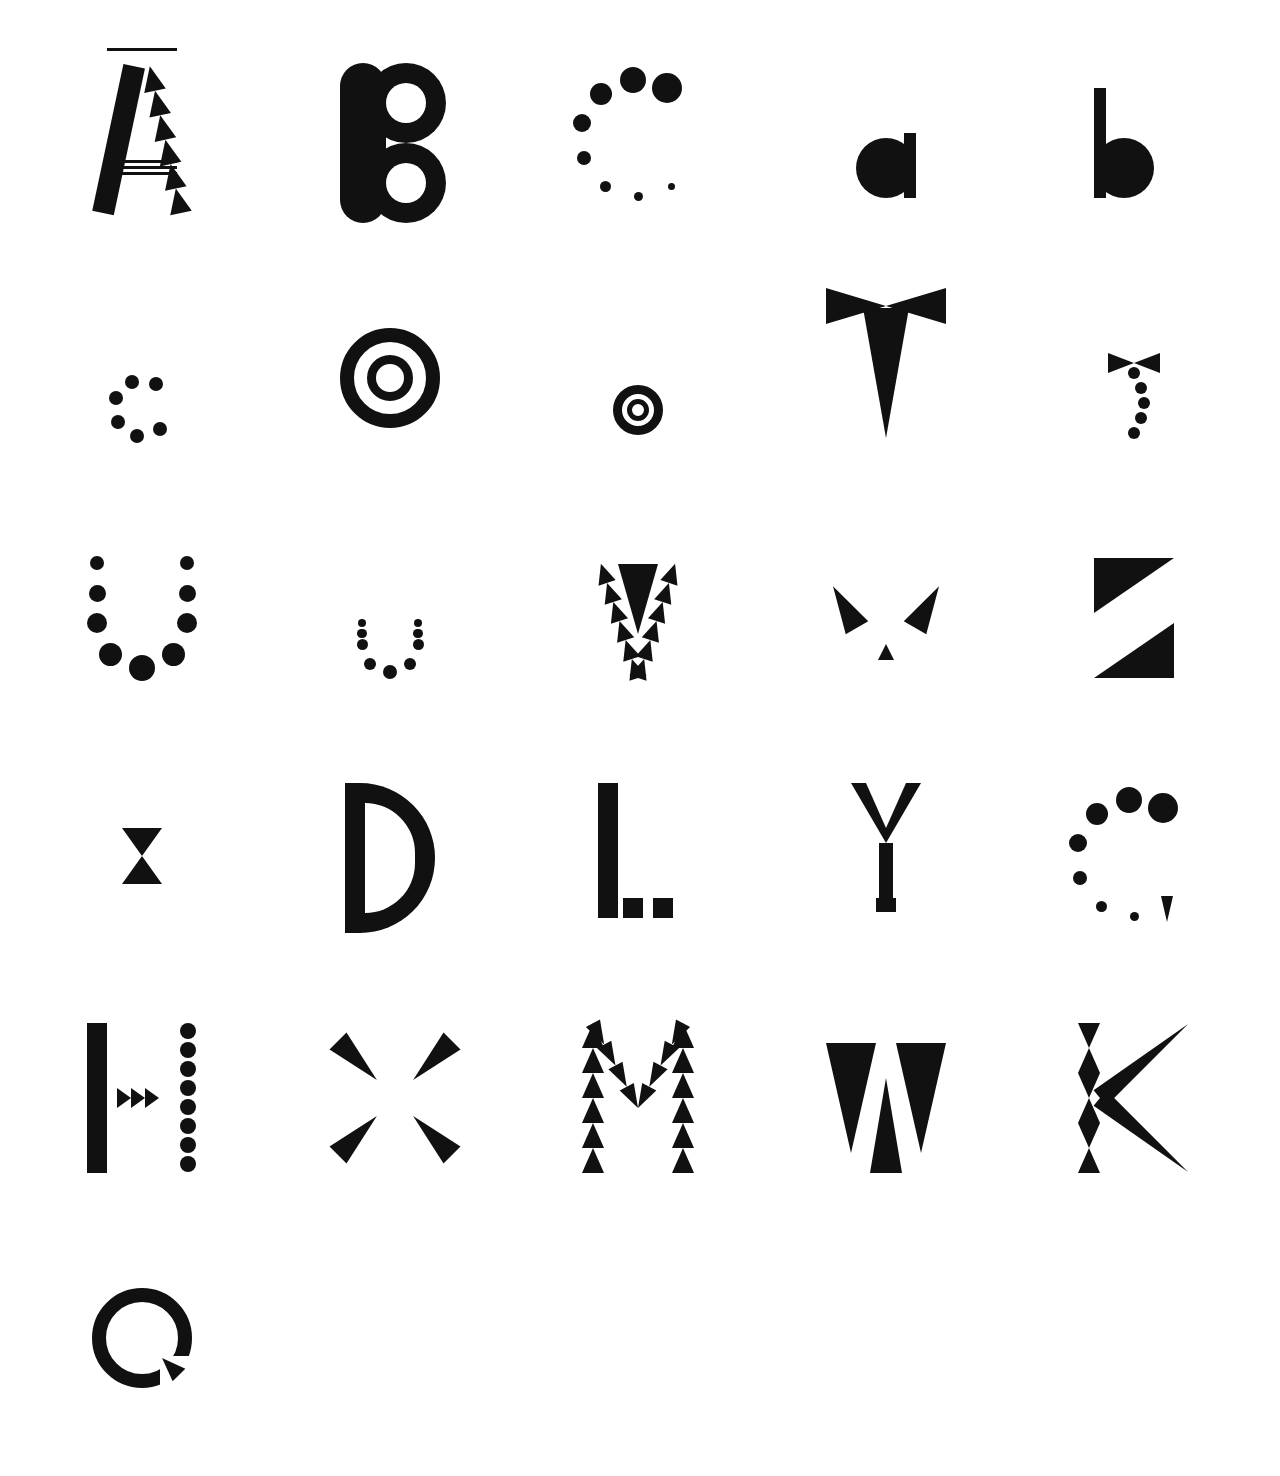
==== commit 2b1123f4: "1" ====
--- a/abc-letters/index.html
+++ b/abc-letters/index.html
@@ -214,6 +214,111 @@
     </div>
   </figure>
 
+  <figure class="card">
+    <div class="letter-frame">
+      <div class="g-frame">
+        <div class="g-dot"></div>
+        <div class="g-dot"></div>
+        <div class="g-dot"></div>
+        <div class="g-dot"></div>
+        <div class="g-dot"></div>
+        <div class="g-dot"></div>
+        <div class="g-dot"></div>
+      </div>
+      <div class="g-tri"></div>
+    </div>
+  </figure>
+
+  <figure class="card">
+    <div class="letter-frame">
+      <div class="h-stem"></div>
+      <div class="h-tri"></div>
+      <div class="h-tri"></div>
+      <div class="h-tri"></div>
+      <div class="h-dot"></div>
+      <div class="h-dot"></div>
+      <div class="h-dot"></div>
+      <div class="h-dot"></div>
+      <div class="h-dot"></div>
+      <div class="h-dot"></div>
+      <div class="h-dot"></div>
+      <div class="h-dot"></div>
+    </div>
+  </figure>
+
+  <figure class="card">
+    <div class="letter-frame">
+      <div class="x-arm"></div>
+      <div class="x-arm"></div>
+      <div class="x-arm"></div>
+      <div class="x-arm"></div>
+    </div>
+  </figure>
+
+  <figure class="card">
+    <div class="letter-frame">
+      <div class="m-side-shell left">
+        <div class="m-side-tri"></div>
+        <div class="m-side-tri"></div>
+        <div class="m-side-tri"></div>
+        <div class="m-side-tri"></div>
+        <div class="m-side-tri"></div>
+        <div class="m-side-tri"></div>
+      </div>
+      <div class="m-side-shell right">
+        <div class="m-side-tri"></div>
+        <div class="m-side-tri"></div>
+        <div class="m-side-tri"></div>
+        <div class="m-side-tri"></div>
+        <div class="m-side-tri"></div>
+        <div class="m-side-tri"></div>
+      </div>
+      <div class="m-v-shell left">
+        <div class="m-v-tri"></div>
+        <div class="m-v-tri"></div>
+        <div class="m-v-tri"></div>
+        <div class="m-v-tri"></div>
+      </div>
+      <div class="m-v-shell right">
+        <div class="m-v-tri"></div>
+        <div class="m-v-tri"></div>
+        <div class="m-v-tri"></div>
+        <div class="m-v-tri"></div>
+      </div>
+    </div>
+  </figure>
+
+  <figure class="card">
+    <div class="letter-frame">
+      <div class="w-tri-outer left"></div>
+      <div class="w-tri-outer right"></div>
+      <div class="w-tri-inner"></div>
+    </div>
+  </figure>
+
+  <figure class="card">
+    <div class="letter-frame">
+      <div class="k-side-shell">
+        <div class="k-tri down"></div>
+        <div class="k-tri up"></div>
+        <div class="k-tri down"></div>
+        <div class="k-tri up"></div>
+        <div class="k-tri down"></div>
+        <div class="k-tri up"></div>
+      </div>
+      <div class="k-arm upper"></div>
+      <div class="k-arm lower"></div>
+    </div>
+  </figure>
+
+  <figure class="card">
+    <div class="letter-frame">
+      <div class="q-ring"></div>
+      <div class="q-notch"></div>
+      <div class="q-tri"></div>
+    </div>
+  </figure>
+
 </div>
 
 </body>
--- a/abc-letters/style.css
+++ b/abc-letters/style.css
@@ -294,14 +294,12 @@
 }
 
 .z-top-upper {
-  position:absolute; left:35px; top:20px; width:0; height:0;
-  border-left:35px solid transparent; border-right:35px solid transparent;
-  border-top:50px solid #111;
+  position:absolute; left:30px; top:30px; width:0; height:0;
+  border-top:55px solid #111; border-right:80px solid transparent;
 }
 .z-bottom-upper {
-  position:absolute; left:35px; top:70px; width:0; height:0;
-  border-left:35px solid transparent; border-right:35px solid transparent;
-  border-bottom:50px solid #111;
+  position:absolute; left:30px; top:95px; width:0; height:0;
+  border-bottom:55px solid #111; border-left:80px solid transparent;
 }
 .z-top-lower {
   position:absolute; left:50px; top:60px; width:0; height:0;
@@ -342,3 +340,128 @@
 }
 .y-stem { position:absolute; left:63px; top:75px; width:14px; height:55px; background:#111; }
 .y-foot { position:absolute; left:60px; top:130px; width:20px; height:14px; background:#111; }
+
+.g-frame { position:absolute; left:0; top:0; width:140px; height:180px; }
+.g-dot { position:absolute; border-radius:50%; background:#111; }
+.g-dot:nth-child(1) { width: 30px; height: 30px; left: 84px;  top: 25px;  }
+.g-dot:nth-child(2) { width: 26px; height: 26px; left: 52px;  top: 19px;  }
+.g-dot:nth-child(3) { width: 22px; height: 22px; left: 22px;  top: 35px;  }
+.g-dot:nth-child(4) { width: 18px; height: 18px; left: 5px;   top: 66px;  }
+.g-dot:nth-child(5) { width: 14px; height: 14px; left: 9px;   top: 103px; }
+.g-dot:nth-child(6) { width: 11px; height: 11px; left: 31.5px;top: 132.5px; }
+.g-dot:nth-child(7) { width: 9px;  height: 9px;  left: 65.5px;top: 143.5px; }
+.g-tri {
+  position:absolute; left:97px; top:128px; width:0; height:0;
+  border-left:6px solid transparent; border-right:6px solid transparent;
+  border-top:26px solid #111;
+}
+
+.h-stem { position:absolute; left:15px; top:15px; width:20px; height:150px; background:#111; }
+.h-tri {
+  position:absolute; top:80px; width:0; height:0;
+  border-top:10px solid transparent; border-bottom:10px solid transparent;
+  border-left:14px solid #111;
+}
+.h-tri:nth-child(2) { left:45px; }
+.h-tri:nth-child(3) { left:59px; }
+.h-tri:nth-child(4) { left:73px; }
+.h-dot { position:absolute; left:108px; width:16px; height:16px; border-radius:50%; background:#111; }
+.h-dot:nth-child(5)  { top:15px;  }
+.h-dot:nth-child(6)  { top:34px;  }
+.h-dot:nth-child(7)  { top:53px;  }
+.h-dot:nth-child(8)  { top:72px;  }
+.h-dot:nth-child(9)  { top:91px;  }
+.h-dot:nth-child(10) { top:110px; }
+.h-dot:nth-child(11) { top:129px; }
+.h-dot:nth-child(12) { top:148px; }
+
+.x-arm {
+  position:absolute; width:0; height:0;
+  border-left:12px solid transparent; border-right:12px solid transparent;
+  border-top:55px solid #111;
+  transform-origin:50% 0%;
+}
+.x-arm:nth-child(1) { left:6px;   top:33px;  transform:rotate(-45deg);  }
+.x-arm:nth-child(2) { left:120px; top:33px;  transform:rotate(45deg);   }
+.x-arm:nth-child(3) { left:6px;   top:147px; transform:rotate(-135deg);}
+.x-arm:nth-child(4) { left:120px; top:147px; transform:rotate(135deg); }
+
+.m-side-shell { position:absolute; width:22px; height:150px; top:15px; }
+.m-side-shell.left  { left:14px;  }
+.m-side-shell.right { left:104px; }
+.m-side-tri {
+  position:absolute; left:0; width:0; height:0;
+  border-left:11px solid transparent; border-right:11px solid transparent;
+  border-bottom:25px solid #111;
+}
+.m-side-tri:nth-child(1) { top:0px;   }
+.m-side-tri:nth-child(2) { top:25px;  }
+.m-side-tri:nth-child(3) { top:50px;  }
+.m-side-tri:nth-child(4) { top:75px;  }
+.m-side-tri:nth-child(5) { top:100px; }
+.m-side-tri:nth-child(6) { top:125px; }
+
+.m-v-shell {
+  position:absolute; left:62px; top:4px; width:16px; height:96px;
+  transform-origin:bottom center;
+}
+.m-v-shell.left  { transform:rotate(-28deg); }
+.m-v-shell.right { transform:rotate(28deg);  }
+.m-v-tri {
+  position:absolute; left:0; width:0; height:0;
+  border-left:8px solid transparent; border-right:8px solid transparent;
+  border-top:24px solid #111;
+}
+.m-v-tri:nth-child(1) { top:0px;  }
+.m-v-tri:nth-child(2) { top:24px; }
+.m-v-tri:nth-child(3) { top:48px; }
+.m-v-tri:nth-child(4) { top:72px; }
+
+.w-tri-outer {
+  position:absolute; top:35px; width:0; height:0;
+  border-left:25px solid transparent; border-right:25px solid transparent;
+  border-top:110px solid #111;
+}
+.w-tri-outer.left  { left:10px; }
+.w-tri-outer.right { left:80px; }
+.w-tri-inner {
+  position:absolute; left:54px; top:70px; width:0; height:0;
+  border-left:16px solid transparent; border-right:16px solid transparent;
+  border-bottom:95px solid #111;
+}
+
+.k-side-shell { position:absolute; left:14px; top:15px; width:22px; height:150px; }
+.k-tri { position:absolute; left:0; width:0; height:0; border-left:11px solid transparent; border-right:11px solid transparent; }
+.k-tri.down { border-top:25px solid #111; }
+.k-tri.up   { border-bottom:25px solid #111; }
+.k-side-shell > div:nth-child(1) { top:0px;   }
+.k-side-shell > div:nth-child(2) { top:25px;  }
+.k-side-shell > div:nth-child(3) { top:50px;  }
+.k-side-shell > div:nth-child(4) { top:75px;  }
+.k-side-shell > div:nth-child(5) { top:100px; }
+.k-side-shell > div:nth-child(6) { top:125px; }
+
+.k-arm {
+  position:absolute; left:26px; top:-25px; width:0; height:0;
+  border-left:10px solid transparent; border-right:10px solid transparent;
+  border-bottom:115px solid #111;
+  transform-origin:50% 100%;
+}
+.k-arm.upper { transform:rotate(50deg);  }
+.k-arm.lower { transform:rotate(130deg); }
+
+.q-ring {
+  position:absolute; left:20px; top:40px; width:100px; height:100px;
+  border:14px solid #111; border-radius:50%; box-sizing:border-box;
+}
+.q-notch {
+  position:absolute; left:88px; top:108px; width:34px; height:34px;
+  background:#fff;
+}
+.q-tri {
+  position:absolute; left:98px; top:103px; width:0; height:0;
+  border-left:9px solid transparent; border-right:9px solid transparent;
+  border-bottom:24px solid #111;
+  transform-origin:50% 100%;
+  transform:rotate(-45deg);
+}
